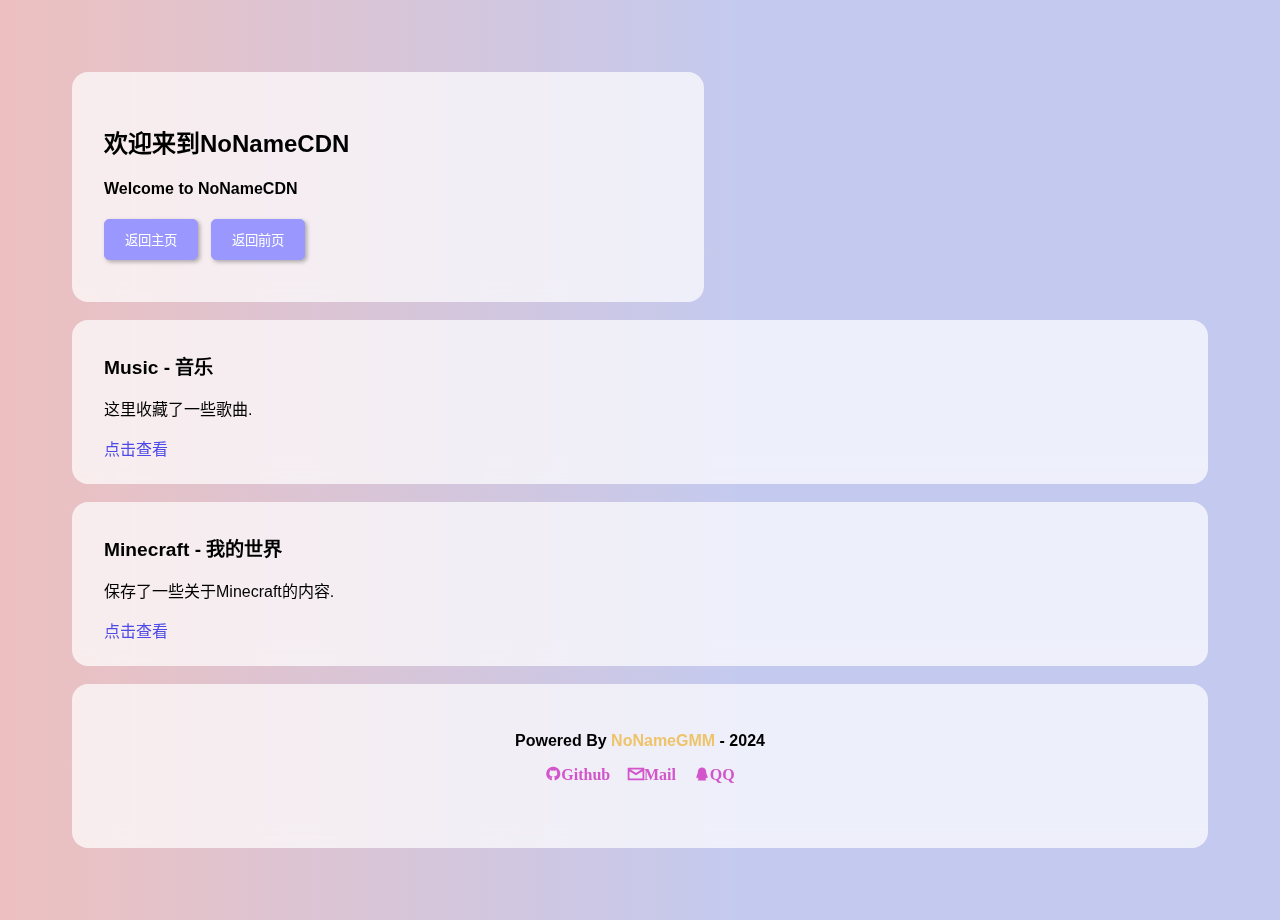
==== index.html @ 918325b0 "upload" ====
<!DOCTYPE html>
<html lang="zh-CN">
<head>
  <meta charset="UTF-8">
  <meta http-equiv="X-UA-Compatible" content="IE=edge">
  <meta name="viewport" content="width=device-width, initial-scale=1.0">
  <link rel="stylesheet" href="./fonts/iconfont.css">
  <link rel="shortcut icon" href="./favicon.ico">
  <title>NoNameCDN</title>
  <style>
    body {
      padding: 4.5rem;
      margin: 0;
      background: #edc0bf;
      background: linear-gradient(90deg, #edc0bf 0,#c4caef 58%);
      font-family: 'Inter', sans-serif;
    }
    .webtitle {
      width: 50%;
      height: 20%;
      padding: 2rem;
      border-radius: 1rem;
	    /* other styles */
	    background: rgba(255, 255, 255, .7);
	    -webkit-backdrop-filter: blur(10px);
	    backdrop-filter: blur(10px);
    }
    .webfooter {
      width: auto;
      height: 100px;
      padding: 2rem;
      border-radius: 1rem;
	    /* other styles */
	    background: rgba(255, 255, 255, .7);
	    -webkit-backdrop-filter: blur(10px);
	    backdrop-filter: blur(10px);
    }
    .card {
      width: auto;
      height: 100px;
      padding: 2rem;
      border-radius: 1rem;
	    /* other styles */
	    background: rgba(255, 255, 255, .7);
	    -webkit-backdrop-filter: blur(10px);
	    backdrop-filter: blur(10px);
    }
    .card-title {
      margin-top: 0;
      margin-bottom: .5rem;
      font-size: 1.2rem;
    }
    p, a {
      font-size: 1rem;
    }
    a {
      color: #4d4ae8;
      text-decoration: none;
    }
    .myButton {
      background-color: #9a98ff;
      border: 1px solid #9a98ff;
      color: #fff;
      padding: 10px 20px;
      border-radius: 5px;
      box-shadow: 2px 2px 4px rgba(0, 0, 0, 0.3);
      margin-bottom: 10px;
    }
    .center {
      text-align: center;
    }
    .color {
      color: rgb(210, 85, 202); /* 设置颜色1为蓝色 */
    }
    .color-name {
      color: rgb(237, 196, 107); /* 设置颜色1为蓝色 */
    }
    .dialog {
      display: none;
      position: fixed;
      top: 50%;
      left: 50%;
      width: 30%;
      height: 30%;
      padding: 2rem;
      border-radius: 1rem;
      background: rgba(255, 255, 255, 0.7);
      -webkit-backdrop-filter: blur(10px);
      backdrop-filter: blur(10px);
      transform: translate(-50%, -50%);
      z-index: 9999;
      text-align: center;
    }
  </style>
  <script>
    function goBack() {
      history.back();
    }
    function redirectToPage() {
      window.location.href = "https://cdn.nonamegmm.tk"; // 将这里的URL替换为你想要跳转的页面URL
    }
  </script>
</head>
<body>
  <div class="webtitle left-box">
    <h2>欢迎来到NoNameCDN</h2>
    <h4>Welcome to NoNameCDN</h4>
    <button class="myButton" onmouseover="this.style.backgroundColor='#625ffa'" onmouseout="this.style.backgroundColor='#9a98ff'" onclick="redirectToPage();toggleSelected();">返回主页</button>
    &nbsp;
    <button class="myButton" onmouseover="this.style.backgroundColor='#625ffa'" onmouseout="this.style.backgroundColor='#9a98ff'" onclick="goBack();">返回前页</button>
  </div>
  <br>
  <div class="card">
    <h3 class="card-title">Music - 音乐</h3>
    <p>这里收藏了一些歌曲.</p>
    <a href="./music/">点击查看</a>
  </div>
  <br>
  <div class="card">
    <h3 class="card-title">Minecraft - 我的世界</h3>
    <p>保存了一些关于Minecraft的内容.</p>
    <a href="./minecraft/">点击查看</a>
  </div>
</body>
<br>
<footer>
  <div class="webfooter center" style="font-weight: bold;">
    <p>Powered By <a href="https://www.nonamegmm.tk" class="color-name" target="_blank">NoNameGMM</a> - 2024</p>
    <a href="https://www.github.com/NoNameGMM" class="color" target="_blank"><span class="iconfont icon-github">Github</span></a>
    &nbsp;&nbsp;
    <a href="https://www.github.com/NoNameGMM" class="color" target="_blank"><span class="iconfont icon-mail">Mail</span></a>
    &nbsp;&nbsp;
    <a href="http://wpa.qq.com/msgrd?v=3&uin=1804792113&site=qq&menu=yes" class="color" target="_blank"><span class="iconfont icon-QQ">QQ</span></a>
  </div>
</footer>
</html>
---- fonts/iconfont.css ----
@font-face {
  font-family: "iconfont"; /* Project id  */
  src: url('iconfont.ttf?t=1706592943358') format('truetype');
}

.iconfont {
  font-family: "iconfont" !important;
  font-size: 16px;
  font-style: normal;
  -webkit-font-smoothing: antialiased;
  -moz-osx-font-smoothing: grayscale;
}

.icon-QQ:before {
  content: "\e882";
}

.icon-mail:before {
  content: "\e812";
}

.icon-github:before {
  content: "\e64c";
}
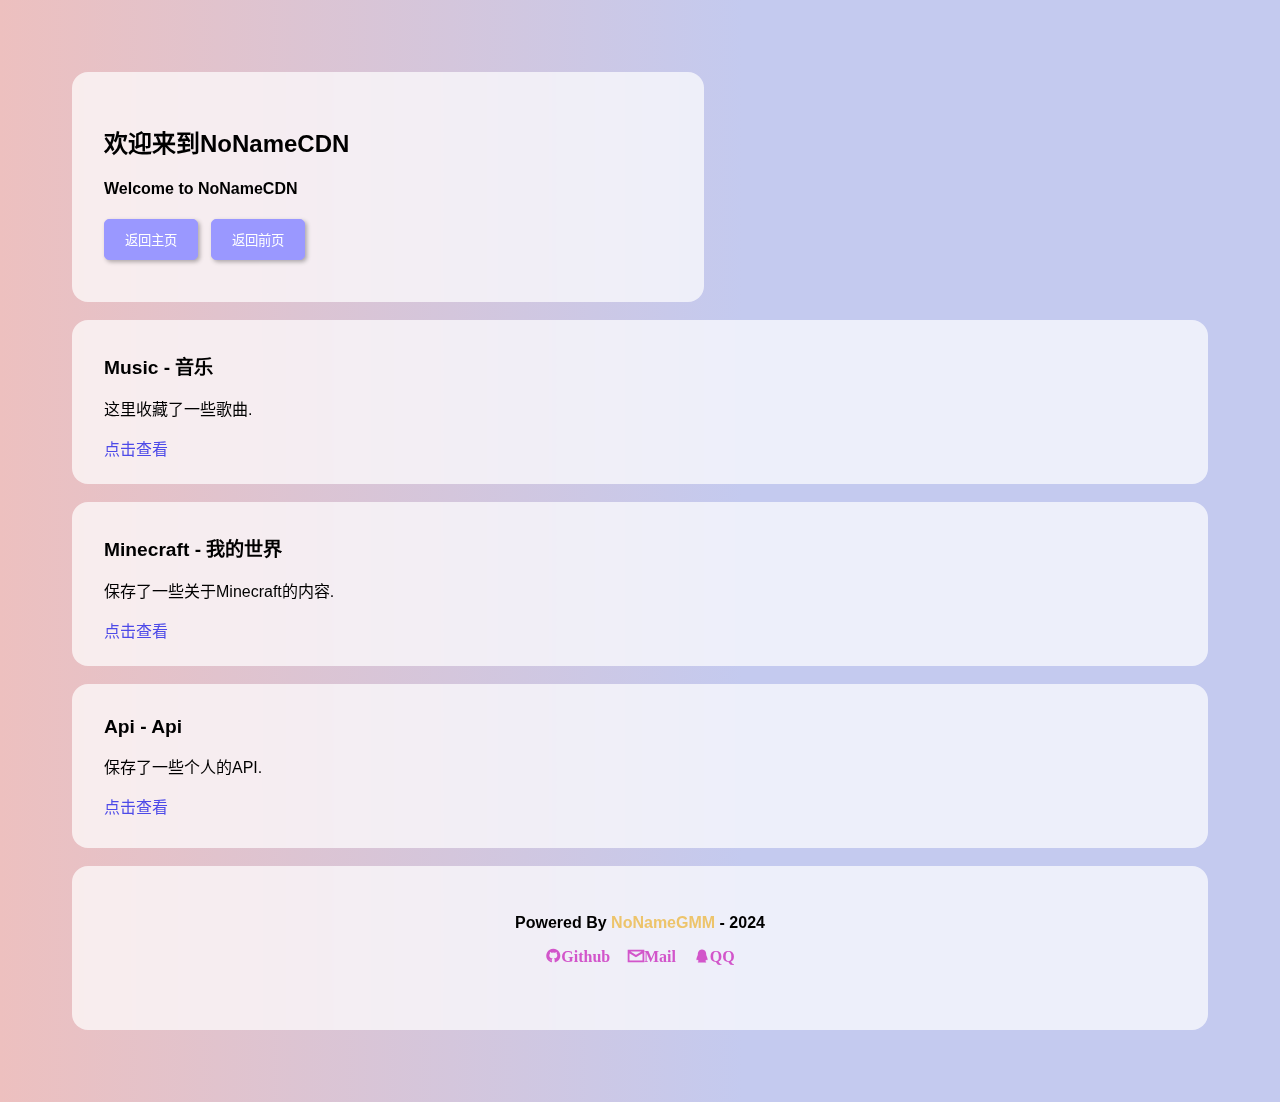
==== commit fc92fb30: "upload api" ====
--- a/index.html
+++ b/index.html
@@ -121,6 +121,12 @@
     <p>保存了一些关于Minecraft的内容.</p>
     <a href="./minecraft/">点击查看</a>
   </div>
+  <br>
+  <div class="card">
+    <h3 class="card-title">Api - Api</h3>
+    <p>保存了一些个人的API.</p>
+    <a href="./api/">点击查看</a>
+  </div>
 </body>
 <br>
 <footer>
@@ -128,7 +134,7 @@
     <p>Powered By <a href="https://www.nonamegmm.tk" class="color-name" target="_blank">NoNameGMM</a> - 2024</p>
     <a href="https://www.github.com/NoNameGMM" class="color" target="_blank"><span class="iconfont icon-github">Github</span></a>
     &nbsp;&nbsp;
-    <a href="https://www.github.com/NoNameGMM" class="color" target="_blank"><span class="iconfont icon-mail">Mail</span></a>
+    <a href="mailto:nonamegmm@qq.com" class="color" target="_blank"><span class="iconfont icon-mail">Mail</span></a>
     &nbsp;&nbsp;
     <a href="http://wpa.qq.com/msgrd?v=3&uin=1804792113&site=qq&menu=yes" class="color" target="_blank"><span class="iconfont icon-QQ">QQ</span></a>
   </div>
--- a/fonts/iconfont.css
+++ b/fonts/iconfont.css
@@ -1,6 +1,6 @@
 @font-face {
   font-family: "iconfont"; /* Project id  */
-  src: url('iconfont.ttf?t=1706592943358') format('truetype');
+  src: url('iconfont.ttf?t=1706601715666') format('truetype');
 }
 
 .iconfont {
@@ -23,3 +23,19 @@
   content: "\e64c";
 }
 
+.icon-kuwoyinle:before {
+  content: "\e678";
+}
+
+.icon-kugouyinle:before {
+  content: "\eb7d";
+}
+
+.icon-QQyinle:before {
+  content: "\eb7e";
+}
+
+.icon-wangyiyunyinle:before {
+  content: "\eb7f";
+}
+
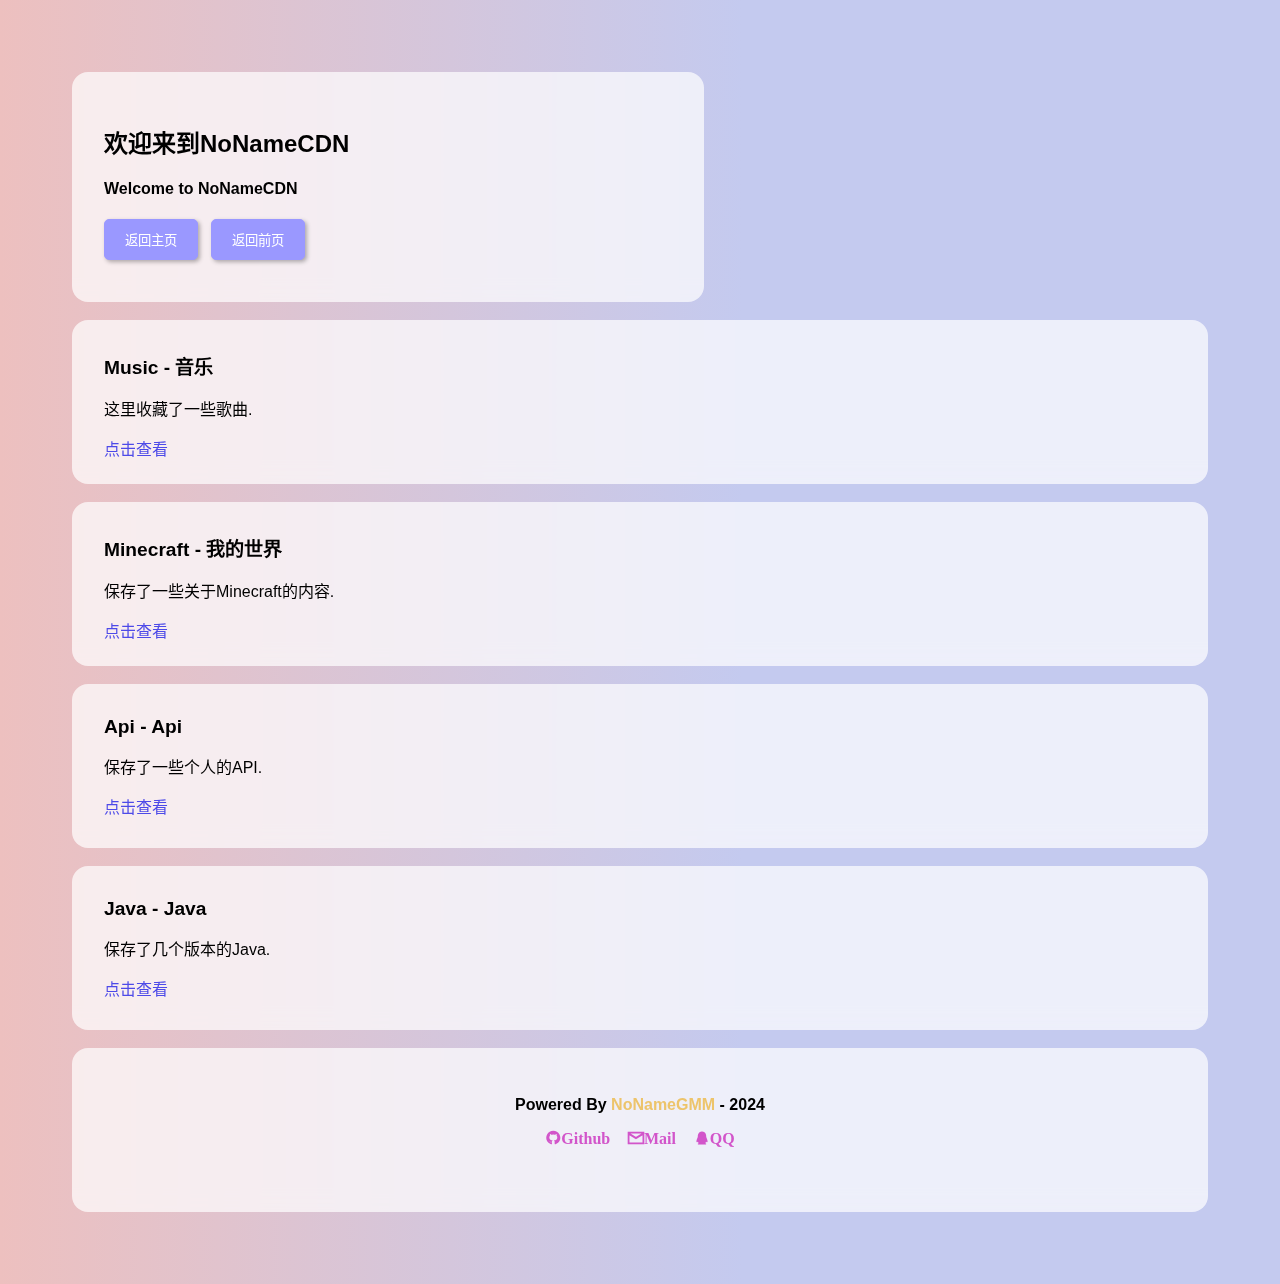
==== commit 0ca88b8a: "update" ====
--- a/index.html
+++ b/index.html
@@ -6,6 +6,7 @@
   <meta name="viewport" content="width=device-width, initial-scale=1.0">
   <link rel="stylesheet" href="./fonts/iconfont.css">
   <link rel="shortcut icon" href="./favicon.ico">
+  <meta name="baidu-site-verification" content="codeva-sY9E0Emagl" />
   <title>NoNameCDN</title>
   <style>
     body {
@@ -127,6 +128,12 @@
     <p>保存了一些个人的API.</p>
     <a href="./api/">点击查看</a>
   </div>
+  <br>
+  <div class="card">
+    <h3 class="card-title">Java - Java</h3>
+    <p>保存了几个版本的Java.</p>
+    <a href="./java/">点击查看</a>
+  </div>
 </body>
 <br>
 <footer>
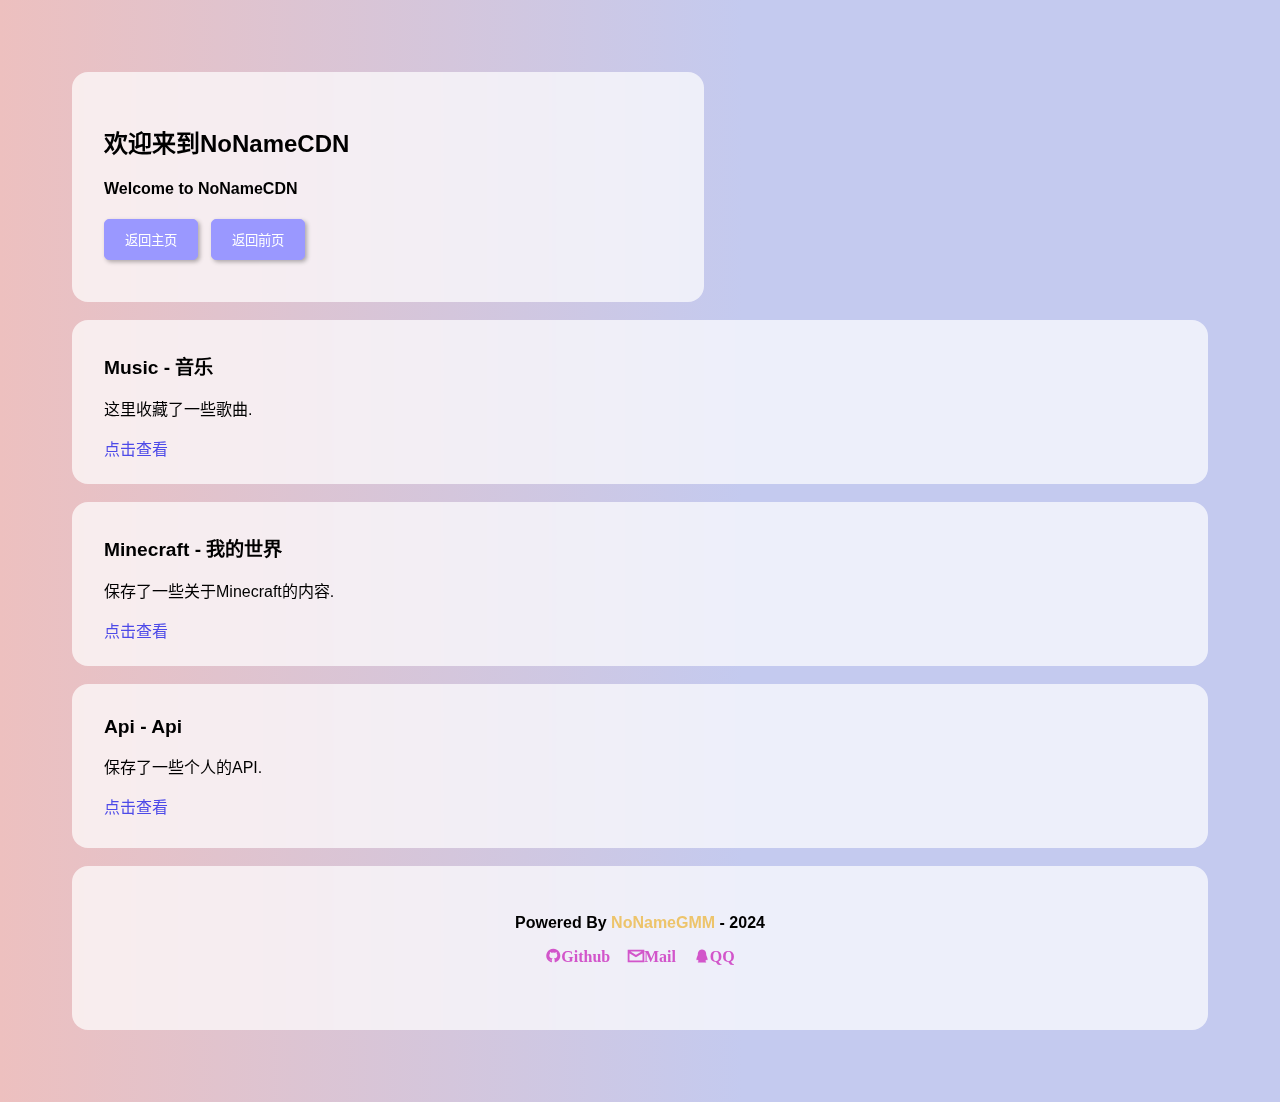
==== commit 0c192390: "update" ====
--- a/index.html
+++ b/index.html
@@ -128,12 +128,6 @@
     <p>保存了一些个人的API.</p>
     <a href="./api/">点击查看</a>
   </div>
-  <br>
-  <div class="card">
-    <h3 class="card-title">Java - Java</h3>
-    <p>保存了几个版本的Java.</p>
-    <a href="./java/">点击查看</a>
-  </div>
 </body>
 <br>
 <footer>
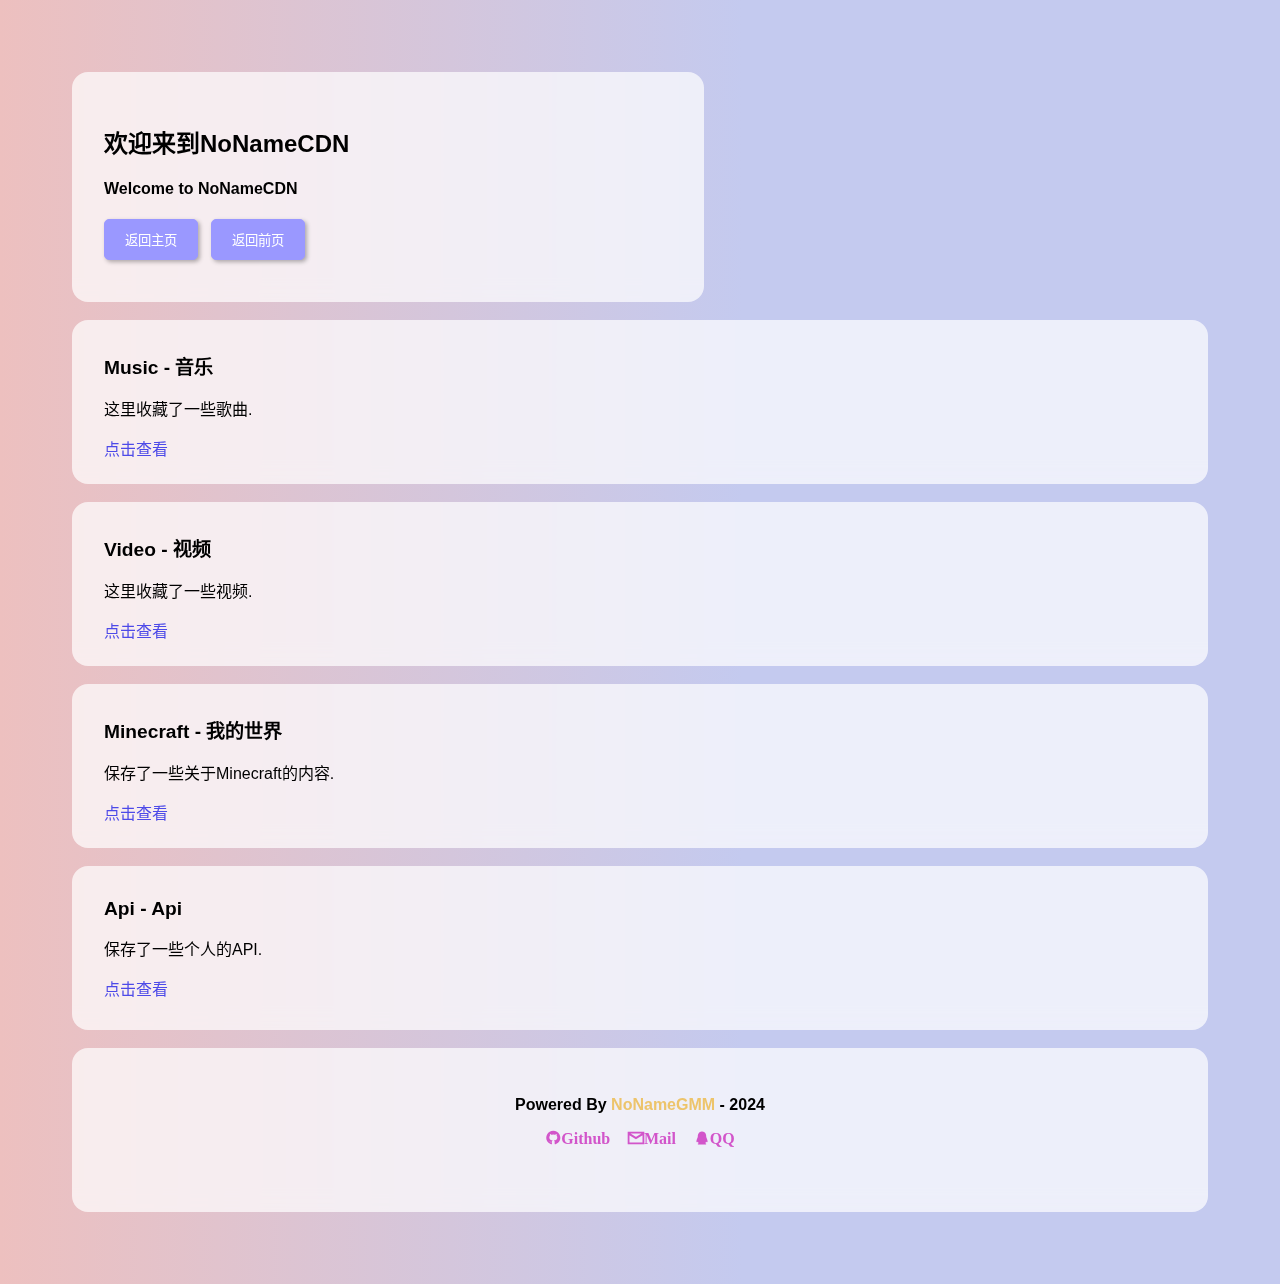
==== commit 6d8abf33: "update" ====
--- a/index.html
+++ b/index.html
@@ -118,6 +118,12 @@
   </div>
   <br>
   <div class="card">
+    <h3 class="card-title">Video - 视频</h3>
+    <p>这里收藏了一些视频.</p>
+    <a href="./video/">点击查看</a>
+  </div>
+  <br>
+  <div class="card">
     <h3 class="card-title">Minecraft - 我的世界</h3>
     <p>保存了一些关于Minecraft的内容.</p>
     <a href="./minecraft/">点击查看</a>
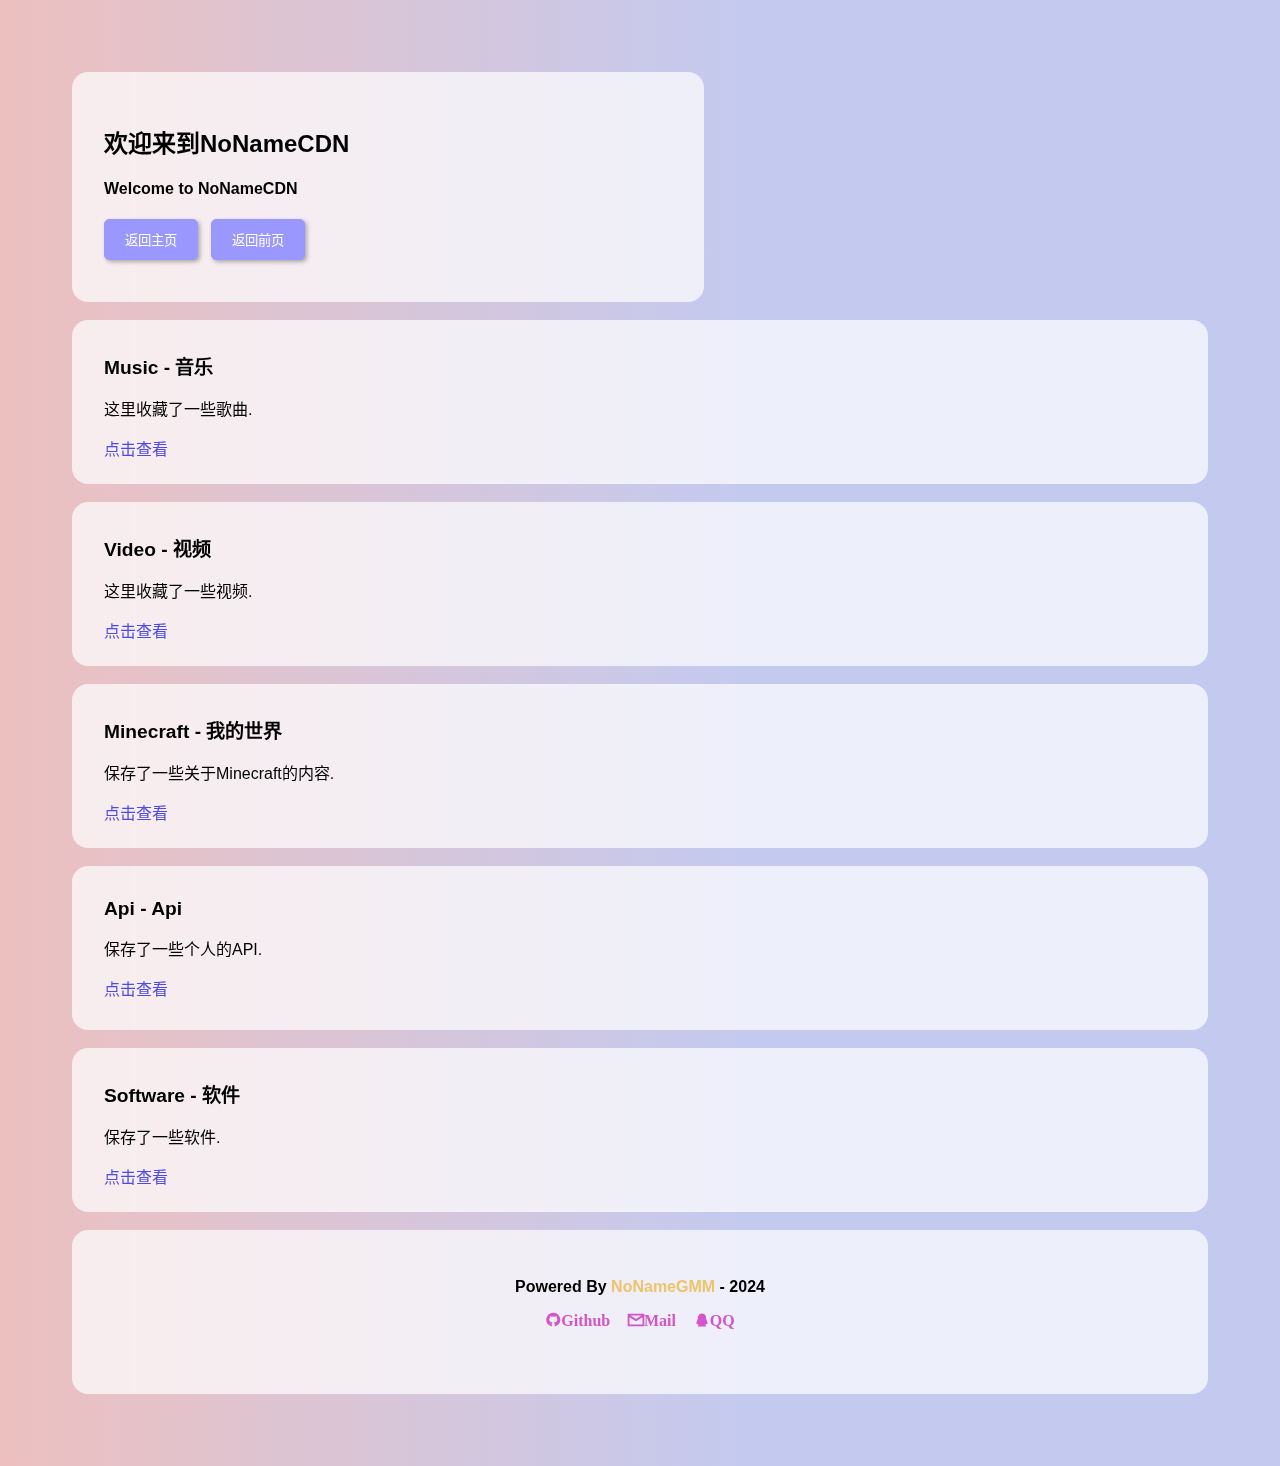
==== commit 1e6b3967: "update" ====
--- a/index.html
+++ b/index.html
@@ -134,6 +134,12 @@
     <p>保存了一些个人的API.</p>
     <a href="./api/">点击查看</a>
   </div>
+  <br>
+  <div class="card">
+    <h3 class="card-title">Software - 软件</h3>
+    <p>保存了一些软件.</p>
+    <a href="./software/">点击查看</a>
+  </div>
 </body>
 <br>
 <footer>
